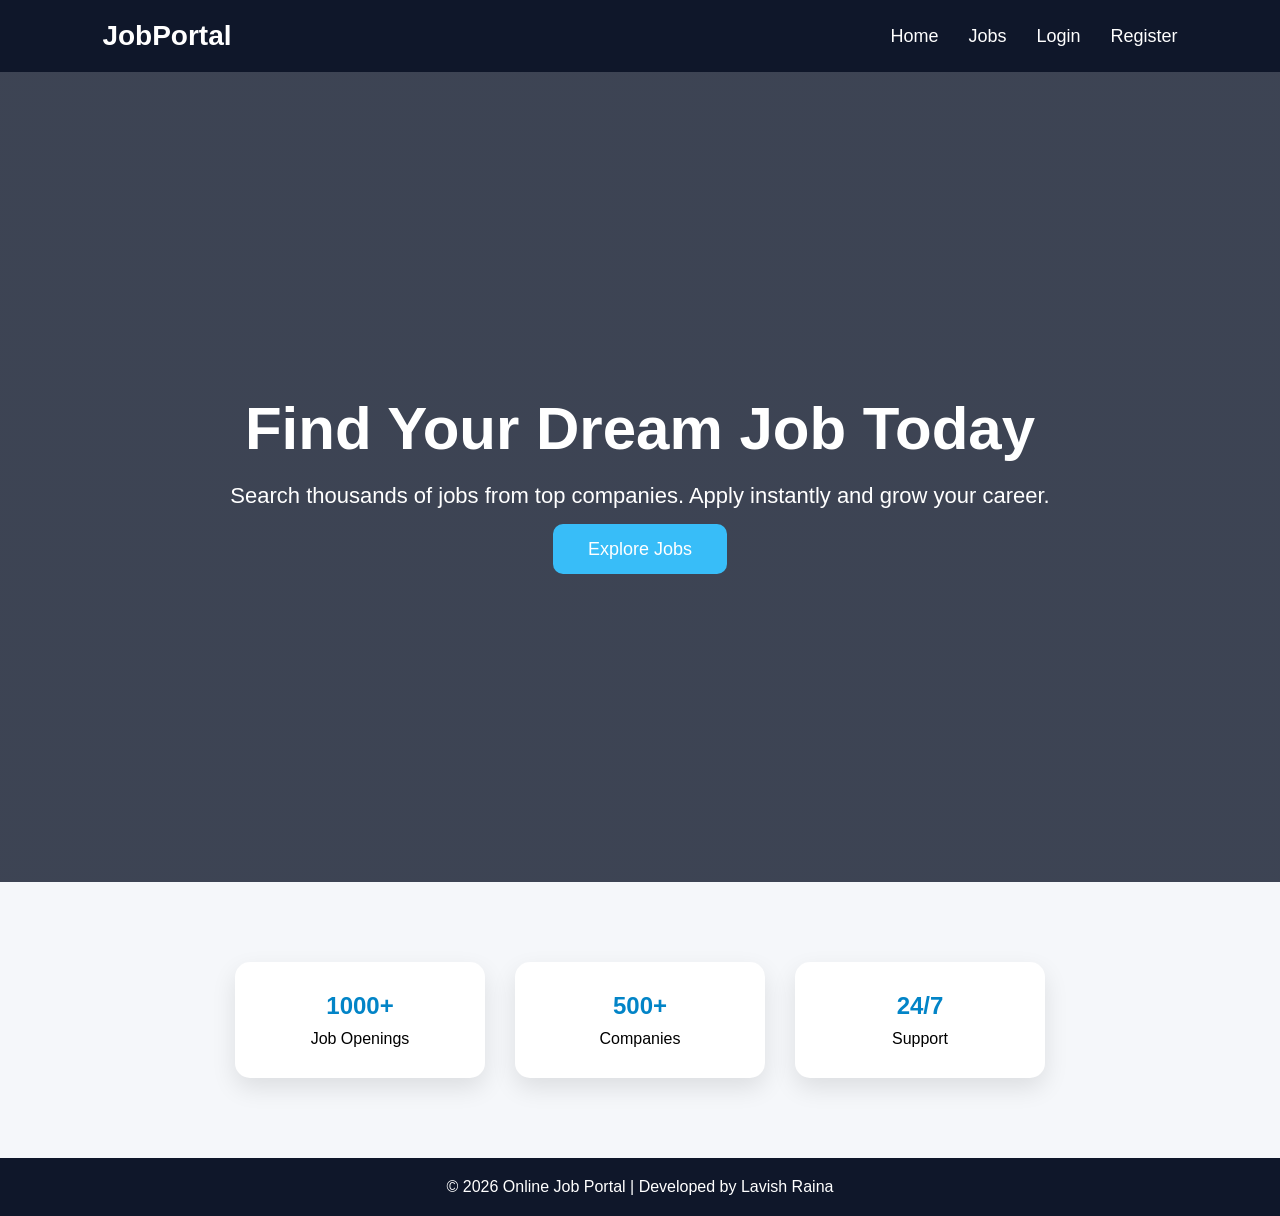
==== index.html @ 3ecc62d6 "new everything" ====
<!DOCTYPE html>
<html lang="en">
<head>
    <meta charset="UTF-8">
    <meta name="viewport" content="width=device-width, initial-scale=1.0">
    <title>Online Job Portal</title>

    <link rel="stylesheet" href="css/style.css">
</head>
<body>

    <nav class="navbar">

        <div class="logo">
            JobPortal
        </div>

        <ul class="nav-links">
            <li><a href="index.html">Home</a></li>
            <li><a href="jobs.html">Jobs</a></li>
            <li><a href="login.html">Login</a></li>
            <li><a href="register.html">Register</a></li>
        </ul>

    </nav>

    <section class="hero">

        <div class="hero-content">

            <h1>Find Your Dream Job Today</h1>

            <p>
                Search thousands of jobs from top companies.
                Apply instantly and grow your career.
            </p>

            <a href="jobs.html" class="btn">
                Explore Jobs
            </a>

        </div>

    </section>

    <section class="features">

        <div class="card">
            <h2>1000+</h2>
            <p>Job Openings</p>
        </div>

        <div class="card">
            <h2>500+</h2>
            <p>Companies</p>
        </div>

        <div class="card">
            <h2>24/7</h2>
            <p>Support</p>
        </div>

    </section>

    <footer>

        <p>
            © 2026 Online Job Portal | Developed by Lavish Raina
        </p>

    </footer>

</body>
</html>
---- css/style.css ----
*{
    margin:0;
    padding:0;
    box-sizing:border-box;
    font-family:Arial, sans-serif;
}

body{
    background:#f5f7fa;
}

/* NAVBAR */

.navbar{
    background:#0f172a;
    color:white;
    padding:20px 8%;
    display:flex;
    justify-content:space-between;
    align-items:center;
}

.logo{
    font-size:28px;
    font-weight:bold;
}

.nav-links{
    list-style:none;
    display:flex;
    gap:30px;
}

.nav-links a{
    color:white;
    text-decoration:none;
    font-size:18px;
}

.nav-links a:hover{
    color:#38bdf8;
}

/* HERO */

.hero{
    height:90vh;
    display:flex;
    justify-content:center;
    align-items:center;
    text-align:center;

    background:linear-gradient(
        rgba(15,23,42,.8),
        rgba(15,23,42,.8)
    );

    color:white;
}

.hero h1{
    font-size:60px;
    margin-bottom:20px;
}

.hero p{
    font-size:22px;
    margin-bottom:30px;
}

.btn{
    background:#38bdf8;
    color:white;
    padding:15px 35px;
    border-radius:10px;
    text-decoration:none;
    font-size:18px;
}

.btn:hover{
    background:#0284c7;
}

/* FEATURES */

.features{
    display:flex;
    justify-content:center;
    gap:30px;
    padding:80px;
}

.card{
    background:white;
    width:250px;
    padding:30px;
    text-align:center;
    border-radius:15px;

    box-shadow:
    0 10px 25px rgba(0,0,0,.1);

    transition:.3s;
}

.card:hover{
    transform:translateY(-10px);
}

.card h2{
    color:#0284c7;
    margin-bottom:10px;
}

/* JOB CARD */

.job-card{
    background:white;
    width:80%;
    margin:20px auto;
    padding:20px;
    border-radius:15px;

    box-shadow:
    0 5px 15px rgba(0,0,0,.1);
}

.job-card button{
    background:#22c55e;
    color:white;
    border:none;
    padding:10px 20px;
    border-radius:8px;
    cursor:pointer;
}

.job-card button:hover{
    background:#16a34a;
}

/* FORMS */

form{
    width:400px;
    margin:80px auto;
    background:white;
    padding:30px;
    border-radius:15px;

    box-shadow:
    0 5px 15px rgba(0,0,0,.1);
}

form h2{
    text-align:center;
    margin-bottom:20px;
}

input{
    width:100%;
    padding:12px;
    margin:10px 0;
    border:1px solid #ddd;
    border-radius:8px;
}

button{
    width:100%;
    padding:12px;
    background:#0284c7;
    color:white;
    border:none;
    border-radius:8px;
    cursor:pointer;
}

button:hover{
    background:#0369a1;
}

/* FOOTER */

footer{
    background:#0f172a;
    color:white;
    text-align:center;
    padding:20px;
}
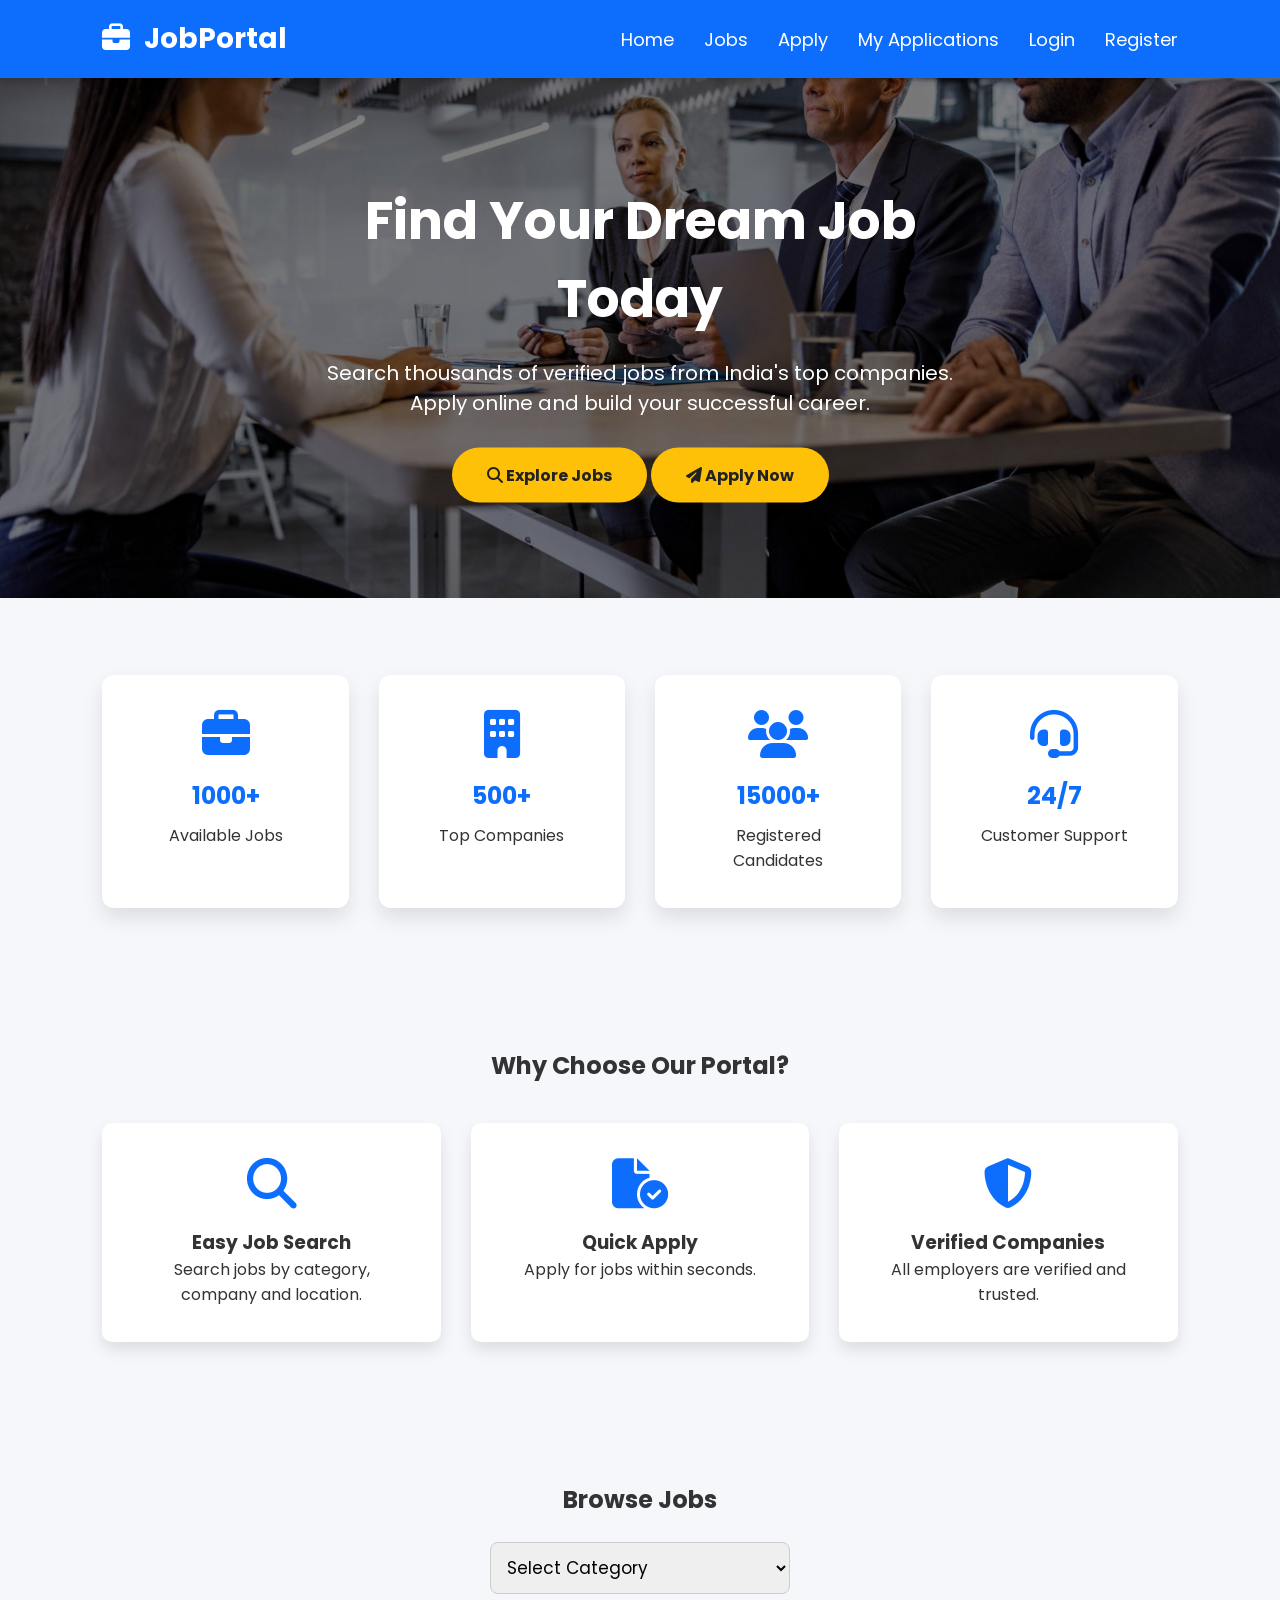
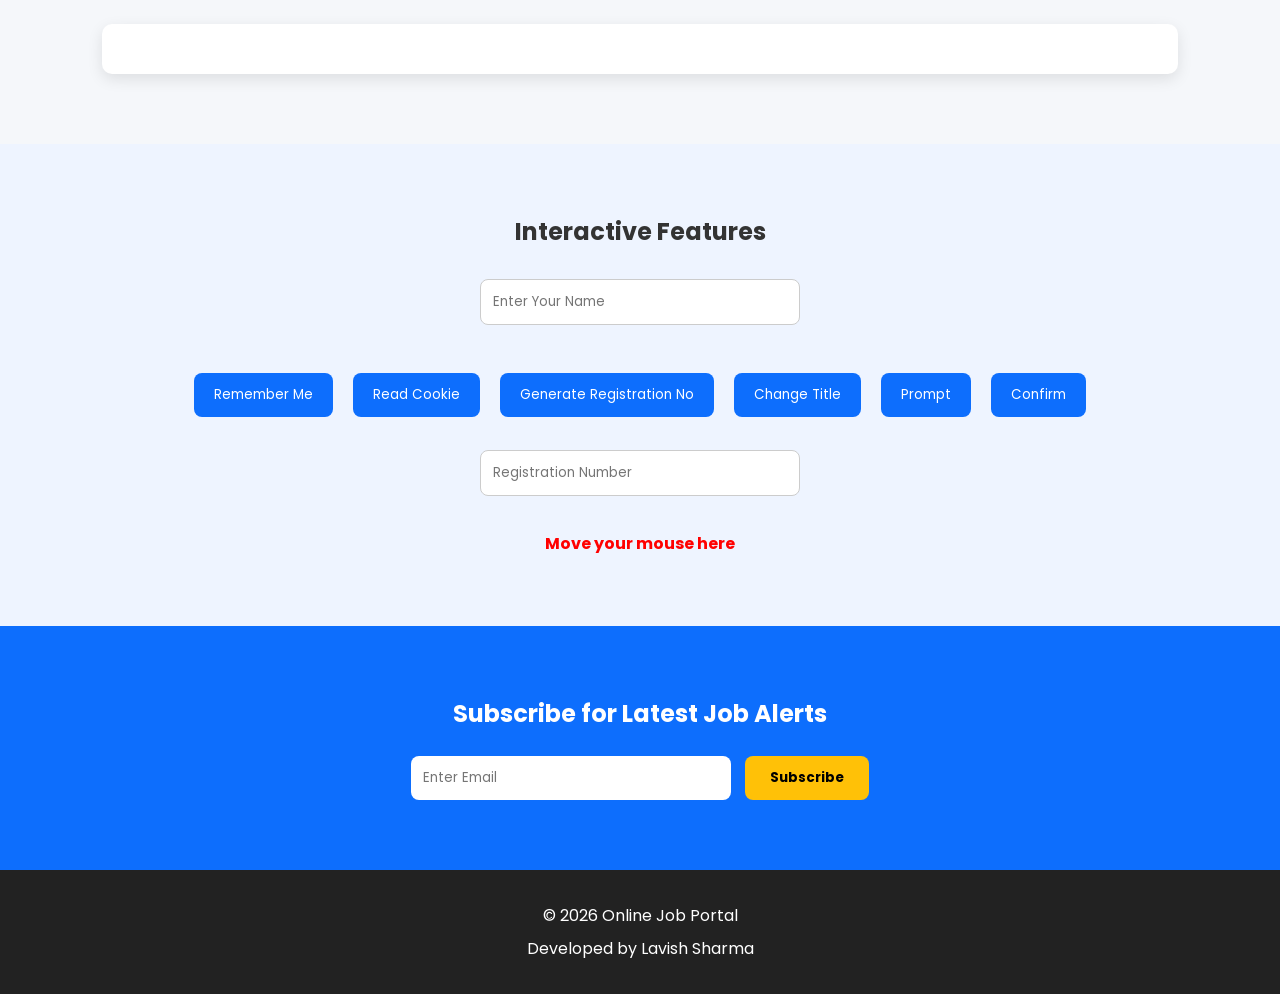
==== commit 0a1589d5: "research" ====
--- a/index.html
+++ b/index.html
@@ -1,74 +1,365 @@
 <!DOCTYPE html>
 <html lang="en">
+
 <head>
+
     <meta charset="UTF-8">
     <meta name="viewport" content="width=device-width, initial-scale=1.0">
+
     <title>Online Job Portal</title>
 
     <link rel="stylesheet" href="css/style.css">
+
+    <link rel="stylesheet"
+    href="https://cdnjs.cloudflare.com/ajax/libs/font-awesome/6.5.2/css/all.min.css">
+
+    <link href="https://fonts.googleapis.com/css2?family=Poppins:wght@300;400;500;600;700&display=swap" rel="stylesheet">
+
 </head>
+
 <body>
 
-    <nav class="navbar">
-
-        <div class="logo">
-            JobPortal
+<!-- ================= NAVIGATION ================= -->
+
+<nav class="navbar">
+
+    <div class="logo">
+
+        <i class="fa-solid fa-briefcase"></i>
+
+        JobPortal
+
+    </div>
+
+    <ul class="nav-links">
+
+        <li><a href="index.html">Home</a></li>
+
+        <li><a href="jobs.html">Jobs</a></li>
+
+        <li><a href="apply.html">Apply</a></li>
+
+        <li><a href="my-applications.html">My Applications</a></li>
+
+        <li><a href="login.html">Login</a></li>
+
+        <li><a href="register.html">Register</a></li>
+
+    </ul>
+
+</nav>
+
+<!-- ================= HERO SECTION ================= -->
+
+<section class="hero">
+
+    <img id="banner"
+         src="images/job1.jpg"
+         class="slider-image"
+         alt="Job Portal">
+
+    <div class="hero-content">
+
+        <h1 id="title">
+
+            Find Your Dream Job Today
+
+        </h1>
+
+        <p>
+
+            Search thousands of verified jobs from India's top companies.
+
+            Apply online and build your successful career.
+
+        </p>
+
+        <div class="hero-buttons">
+
+            <a href="jobs.html" class="btn">
+
+                <i class="fa-solid fa-magnifying-glass"></i>
+
+                Explore Jobs
+
+            </a>
+
+            <a href="apply.html" class="btn apply-btn">
+
+                <i class="fa-solid fa-paper-plane"></i>
+
+                Apply Now
+
+            </a>
+
         </div>
 
-        <ul class="nav-links">
-            <li><a href="index.html">Home</a></li>
-            <li><a href="jobs.html">Jobs</a></li>
-            <li><a href="login.html">Login</a></li>
-            <li><a href="register.html">Register</a></li>
-        </ul>
-
-    </nav>
-
-    <section class="hero">
-
-        <div class="hero-content">
-
-            <h1>Find Your Dream Job Today</h1>
-
-            <p>
-                Search thousands of jobs from top companies.
-                Apply instantly and grow your career.
-            </p>
-
-            <a href="jobs.html" class="btn">
-                Explore Jobs
-            </a>
-
-        </div>
-
-    </section>
-
-    <section class="features">
-
-        <div class="card">
-            <h2>1000+</h2>
-            <p>Job Openings</p>
-        </div>
-
-        <div class="card">
-            <h2>500+</h2>
-            <p>Companies</p>
-        </div>
-
-        <div class="card">
-            <h2>24/7</h2>
-            <p>Support</p>
-        </div>
-
-    </section>
-
-    <footer>
-
-        <p>
-            © 2026 Online Job Portal | Developed by Lavish Raina
-        </p>
-
-    </footer>
-
+    </div>
+
+</section>
+
+<!-- ================= FEATURES ================= -->
+
+<section class="features">
+
+<div class="card">
+
+<i class="fa-solid fa-briefcase fa-3x"></i>
+
+<h2>1000+</h2>
+
+<p>Available Jobs</p>
+
+</div>
+
+<div class="card">
+
+<i class="fa-solid fa-building fa-3x"></i>
+
+<h2>500+</h2>
+
+<p>Top Companies</p>
+
+</div>
+
+<div class="card">
+
+<i class="fa-solid fa-users fa-3x"></i>
+
+<h2>15000+</h2>
+
+<p>Registered Candidates</p>
+
+</div>
+
+<div class="card">
+
+<i class="fa-solid fa-headset fa-3x"></i>
+
+<h2>24/7</h2>
+
+<p>Customer Support</p>
+
+</div>
+
+</section>
+
+<!-- ================= WHY CHOOSE US ================= -->
+
+<section class="about">
+
+<h2>Why Choose Our Portal?</h2>
+
+<div class="about-container">
+
+<div>
+
+<i class="fa-solid fa-magnifying-glass"></i>
+
+<h3>Easy Job Search</h3>
+
+<p>
+
+Search jobs by category,
+
+company and location.
+
+</p>
+
+</div>
+
+<div>
+
+<i class="fa-solid fa-file-circle-check"></i>
+
+<h3>Quick Apply</h3>
+
+<p>
+
+Apply for jobs within
+
+seconds.
+
+</p>
+
+</div>
+
+<div>
+
+<i class="fa-solid fa-shield-halved"></i>
+
+<h3>Verified Companies</h3>
+
+<p>
+
+All employers are
+
+verified and trusted.
+
+</p>
+
+</div>
+
+</div>
+
+</section>
+
+<!-- ================= JOB CATEGORY ================= -->
+
+<section class="category-section">
+
+<h2>
+
+Browse Jobs
+
+</h2>
+
+<select id="category" onchange="showJobs()">
+
+<option>Select Category</option>
+
+<option>IT</option>
+
+<option>Bank</option>
+
+<option>Government</option>
+
+<option>Teaching</option>
+
+<option>Marketing</option>
+
+</select>
+
+<div id="jobs">
+
+</div>
+
+</section>
+
+<!-- ================= JAVASCRIPT FEATURES ================= -->
+
+<section class="welcome">
+
+<h2>
+
+Interactive Features
+
+</h2>
+
+<input
+
+type="text"
+
+id="username"
+
+placeholder="Enter Your Name"
+
+onkeyup="typing()">
+
+<br><br>
+
+<button onclick="saveCookie()">
+
+Remember Me
+
+</button>
+
+<button onclick="readCookie()">
+
+Read Cookie
+
+</button>
+
+<button onclick="generateRegNo()">
+
+Generate Registration No
+
+</button>
+
+<button onclick="changeTitle()">
+
+Change Title
+
+</button>
+
+<button onclick="demoPrompt()">
+
+Prompt
+
+</button>
+
+<button onclick="demoConfirm()">
+
+Confirm
+
+</button>
+
+<br><br>
+
+<input
+
+type="text"
+
+id="regNo"
+
+readonly
+
+placeholder="Registration Number">
+
+<p
+
+id="msg"
+
+onmouseover="over()">
+
+Move your mouse here
+
+</p>
+
+</section>
+
+<!-- ================= NEWSLETTER ================= -->
+
+<section class="newsletter">
+
+<h2>
+
+Subscribe for Latest Job Alerts
+
+</h2>
+
+<input
+
+type="email"
+
+placeholder="Enter Email">
+
+<button>
+
+Subscribe
+
+</button>
+
+</section>
+
+<!-- ================= FOOTER ================= -->
+
+<footer>
+
+<p>
+
+© 2026 Online Job Portal
+
+</p>
+
+<p>
+
+Developed by Lavish Sharma
+
+</p>
+
+</footer>
+
+<script src="js/script.js"></script>
 </body>
 </html>
--- a/css/style.css
+++ b/css/style.css
@@ -1,23 +1,34 @@
+*/* ===========================
+   GOOGLE FONT
+=========================== */
+
 *{
     margin:0;
     padding:0;
     box-sizing:border-box;
-    font-family:Arial, sans-serif;
+    font-family:'Poppins',sans-serif;
 }
 
 body{
     background:#f5f7fa;
-}
-
-/* NAVBAR */
+    color:#333;
+}
+
+/* ===========================
+   NAVBAR
+=========================== */
 
 .navbar{
-    background:#0f172a;
-    color:white;
-    padding:20px 8%;
     display:flex;
     justify-content:space-between;
     align-items:center;
+    padding:18px 8%;
+    background:#0d6efd;
+    color:white;
+    position:sticky;
+    top:0;
+    z-index:1000;
+    box-shadow:0 3px 8px rgba(0,0,0,.2);
 }
 
 .logo{
@@ -25,81 +36,97 @@
     font-weight:bold;
 }
 
+.logo i{
+    margin-right:8px;
+}
+
 .nav-links{
+    display:flex;
     list-style:none;
-    display:flex;
-    gap:30px;
+}
+
+.nav-links li{
+    margin-left:30px;
 }
 
 .nav-links a{
     color:white;
     text-decoration:none;
     font-size:18px;
+    transition:.3s;
 }
 
 .nav-links a:hover{
-    color:#38bdf8;
-}
-
-/* HERO */
+    color:#ffd43b;
+}
+
+/* ===========================
+   HERO SECTION
+=========================== */
 
 .hero{
-    height:90vh;
-    display:flex;
-    justify-content:center;
-    align-items:center;
-    text-align:center;
-
-    background:linear-gradient(
-        rgba(15,23,42,.8),
-        rgba(15,23,42,.8)
-    );
-
-    color:white;
-}
-
-.hero h1{
-    font-size:60px;
+    position:relative;
+    text-align:center;
+}
+
+.slider-image{
+    width:100%;
+    height:520px;
+    object-fit:cover;
+    filter:brightness(50%);
+}
+
+.hero-content{
+    position:absolute;
+    top:50%;
+    left:50%;
+    transform:translate(-50%,-50%);
+    color:white;
+}
+
+.hero-content h1{
+    font-size:52px;
     margin-bottom:20px;
 }
 
-.hero p{
-    font-size:22px;
+.hero-content p{
+    font-size:20px;
     margin-bottom:30px;
 }
 
 .btn{
-    background:#38bdf8;
-    color:white;
+    display:inline-block;
     padding:15px 35px;
-    border-radius:10px;
+    background:#ffc107;
+    color:#222;
     text-decoration:none;
-    font-size:18px;
+    border-radius:30px;
+    font-weight:bold;
+    transition:.3s;
 }
 
 .btn:hover{
-    background:#0284c7;
-}
-
-/* FEATURES */
+    background:#ff9800;
+    color:white;
+}
+
+/* ===========================
+   FEATURES
+=========================== */
 
 .features{
-    display:flex;
-    justify-content:center;
+    display:grid;
+    grid-template-columns:repeat(auto-fit,minmax(220px,1fr));
     gap:30px;
-    padding:80px;
+    padding:70px 8%;
 }
 
 .card{
     background:white;
-    width:250px;
-    padding:30px;
-    text-align:center;
-    border-radius:15px;
-
-    box-shadow:
-    0 10px 25px rgba(0,0,0,.1);
-
+    padding:35px;
+    text-align:center;
+    border-radius:12px;
+    box-shadow:0 10px 20px rgba(0,0,0,.1);
     transition:.3s;
 }
 
@@ -107,82 +134,226 @@
     transform:translateY(-10px);
 }
 
+.card i{
+    color:#0d6efd;
+    margin-bottom:20px;
+}
+
 .card h2{
-    color:#0284c7;
     margin-bottom:10px;
-}
-
-/* JOB CARD */
-
-.job-card{
+    color:#0d6efd;
+}
+
+/* ===========================
+   CATEGORY SECTION
+=========================== */
+
+.category-section{
+    padding:70px 8%;
+    text-align:center;
+}
+
+.category-section h2{
+    margin-bottom:25px;
+}
+
+.category-section select{
+    width:300px;
+    padding:12px;
+    border-radius:8px;
+    border:1px solid #ccc;
+    font-size:17px;
+}
+
+#jobs{
+    margin-top:30px;
+    font-size:18px;
     background:white;
-    width:80%;
-    margin:20px auto;
-    padding:20px;
-    border-radius:15px;
-
-    box-shadow:
-    0 5px 15px rgba(0,0,0,.1);
-}
-
-.job-card button{
-    background:#22c55e;
-    color:white;
+    padding:25px;
+    border-radius:10px;
+    box-shadow:0 5px 15px rgba(0,0,0,.1);
+}
+
+/* ===========================
+   WELCOME SECTION
+=========================== */
+
+.welcome{
+    background:#eef4ff;
+    padding:70px 8%;
+    text-align:center;
+}
+
+.welcome h2{
+    margin-bottom:30px;
+}
+
+.welcome input{
+    width:320px;
+    padding:12px;
+    border-radius:8px;
+    border:1px solid #ccc;
+    margin-bottom:15px;
+}
+
+.welcome button{
+    padding:12px 20px;
+    margin:8px;
     border:none;
-    padding:10px 20px;
-    border-radius:8px;
+    border-radius:8px;
+    background:#0d6efd;
+    color:white;
     cursor:pointer;
-}
-
-.job-card button:hover{
-    background:#16a34a;
-}
-
-/* FORMS */
-
-form{
-    width:400px;
-    margin:80px auto;
+    transition:.3s;
+}
+
+.welcome button:hover{
+    background:#084298;
+}
+
+#msg{
+    margin-top:20px;
+    color:red;
+    font-weight:bold;
+    cursor:pointer;
+}
+
+/* ===========================
+   ABOUT SECTION
+=========================== */
+
+.about{
+    padding:70px 8%;
+    text-align:center;
+}
+
+.about h2{
+    margin-bottom:40px;
+}
+
+.about-container{
+    display:grid;
+    grid-template-columns:repeat(auto-fit,minmax(250px,1fr));
+    gap:30px;
+}
+
+.about-container div{
     background:white;
-    padding:30px;
-    border-radius:15px;
-
-    box-shadow:
-    0 5px 15px rgba(0,0,0,.1);
-}
-
-form h2{
-    text-align:center;
+    padding:35px;
+    border-radius:10px;
+    box-shadow:0 8px 15px rgba(0,0,0,.1);
+    transition:.3s;
+}
+
+.about-container div:hover{
+    transform:scale(1.05);
+}
+
+.about-container i{
+    font-size:50px;
+    color:#0d6efd;
     margin-bottom:20px;
 }
 
-input{
-    width:100%;
+/* ===========================
+   NEWSLETTER
+=========================== */
+
+.newsletter{
+    background:#0d6efd;
+    color:white;
+    text-align:center;
+    padding:70px 8%;
+}
+
+.newsletter h2{
+    margin-bottom:25px;
+}
+
+.newsletter input{
+    width:320px;
     padding:12px;
+    border:none;
+    border-radius:8px;
+}
+
+.newsletter button{
+    padding:12px 25px;
+    border:none;
+    border-radius:8px;
+    margin-left:10px;
+    background:#ffc107;
+    cursor:pointer;
+    font-weight:bold;
+}
+
+.newsletter button:hover{
+    background:#ff9800;
+}
+
+/* ===========================
+   FOOTER
+=========================== */
+
+footer{
+    background:#222;
+    color:white;
+    text-align:center;
+    padding:25px;
+}
+
+footer p{
+    margin:8px;
+}
+
+/* ===========================
+   RESPONSIVE
+=========================== */
+
+@media(max-width:768px){
+
+.navbar{
+    flex-direction:column;
+}
+
+.nav-links{
+    margin-top:20px;
+    flex-direction:column;
+    text-align:center;
+}
+
+.nav-links li{
     margin:10px 0;
-    border:1px solid #ddd;
-    border-radius:8px;
-}
-
-button{
-    width:100%;
-    padding:12px;
-    background:#0284c7;
-    color:white;
-    border:none;
-    border-radius:8px;
-    cursor:pointer;
-}
-
-button:hover{
-    background:#0369a1;
-}
-
-/* FOOTER */
-
-footer{
-    background:#0f172a;
-    color:white;
-    text-align:center;
-    padding:20px;
+}
+
+.hero-content h1{
+    font-size:34px;
+}
+
+.hero-content p{
+    font-size:16px;
+}
+
+.slider-image{
+    height:350px;
+}
+
+.newsletter input{
+    width:100%;
+    margin-bottom:15px;
+}
+
+.newsletter button{
+    width:100%;
+    margin-left:0;
+}
+
+.welcome input{
+    width:100%;
+}
+
+.category-section select{
+    width:100%;
+}
+
 }
